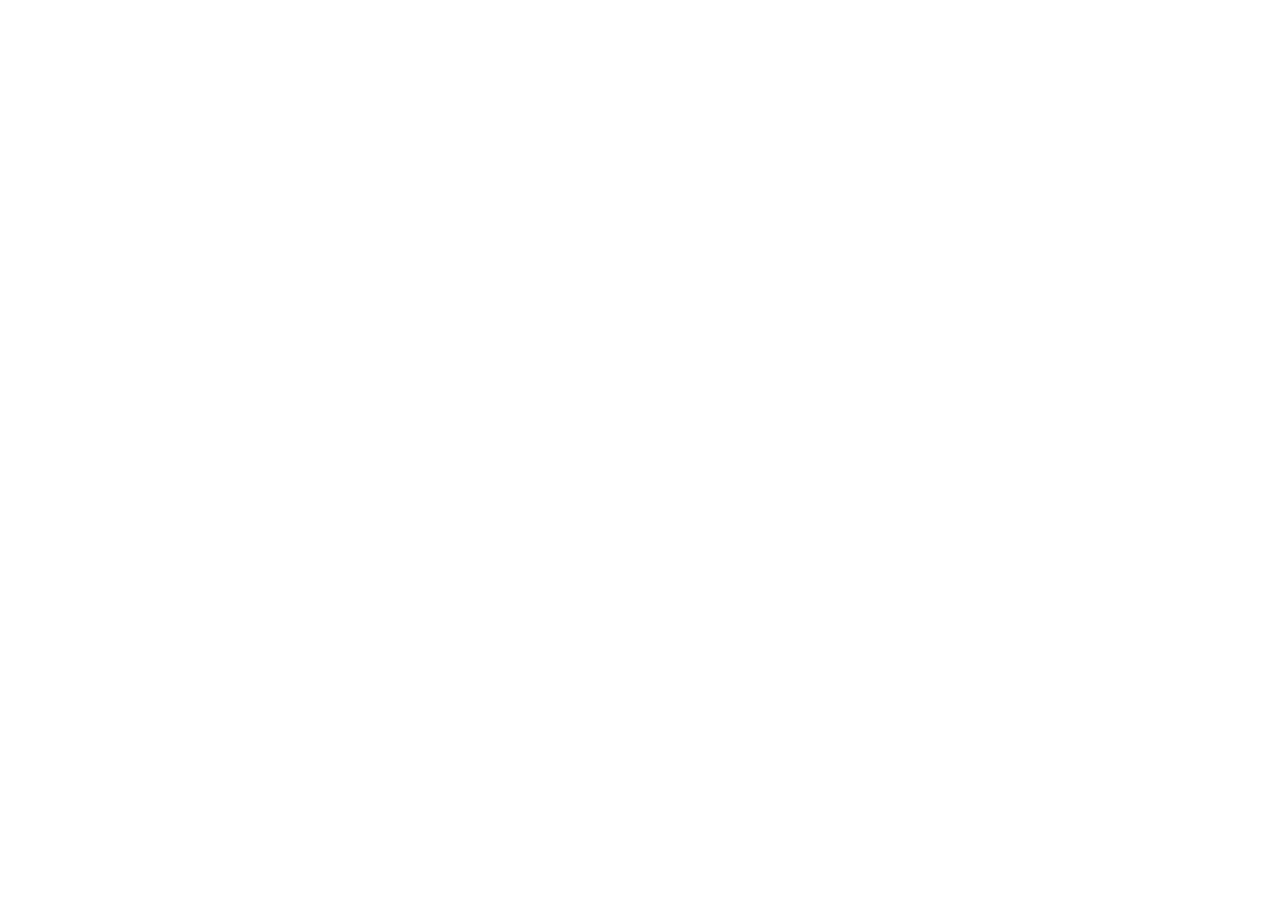
==== Book Tracking/add-book.html @ 44fb6fff "rename" ====
<!DOCTYPE html>
<html lang="en">
<head>
    <meta charset="UTF-8">
    <meta name="viewport" content="width=device-width, initial-scale=1.0">
    <title>Book Tracking | Add Book</title>
    <link rel="stylesheet" href="style.css">
</head>
<body>
    
</body>
</html>
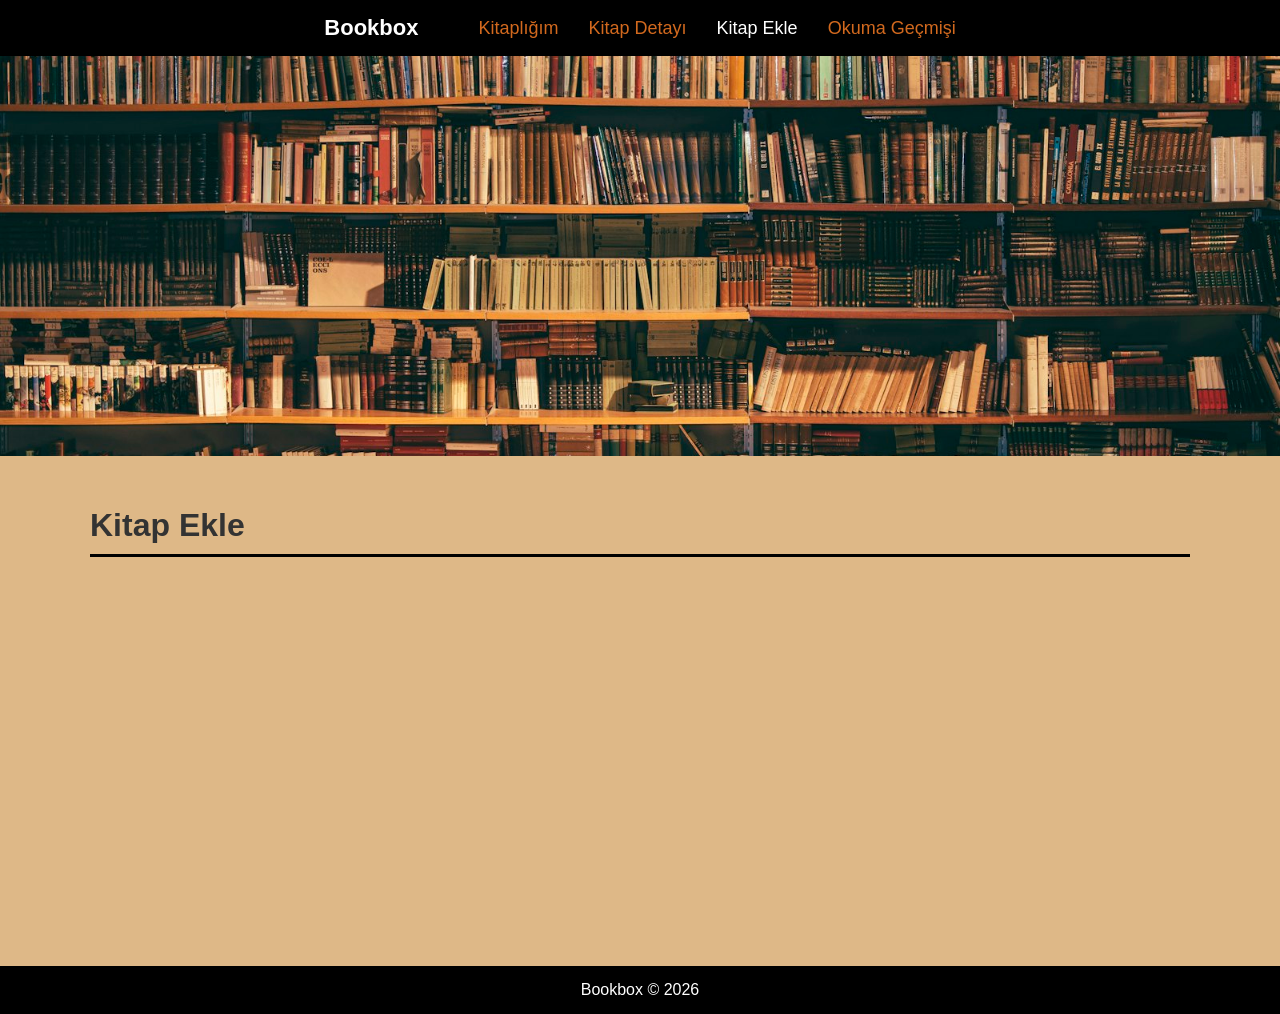
==== commit 4dfafbbd: "Genel css update ve kapak resimleri" ====
--- a/Book Tracking/add-book.html
+++ b/Book Tracking/add-book.html
@@ -1,5 +1,5 @@
 <!DOCTYPE html>
-<html lang="en">
+<html lang="tr">
 <head>
     <meta charset="UTF-8">
     <meta name="viewport" content="width=device-width, initial-scale=1.0">
@@ -7,6 +7,27 @@
     <link rel="stylesheet" href="style.css">
 </head>
 <body>
-    
+
+    <!-- Herkesin sayfasında aynı olan menü -->
+    <nav class="page-select">
+        <a class="logo" href="index.html">Bookbox</a>
+        <a class="pages" href="library.html">Kitaplığım</a>
+        <a class="pages" href="details.html">Kitap Detayı</a>
+        <a class="pages aktif" href="add-book.html">Kitap Ekle</a>
+        <a class="pages" href="history.html">Okuma Geçmişi</a>
+    </nav>
+
+    <!-- Kitap rafı görseli (ana sayfayla aynı) -->
+    <div class="kapak-alani">
+        <img class="kapak-resmi" src="kitap-rafi.jpg" alt="Kitap rafı">
+    </div>
+
+    <main class="bolum">
+        <h1>Kitap Ekle</h1>
+        <!-- Sayfanın içeriği buraya yazılacak -->
+    </main>
+
+    <div class="alt-bilgi">Bookbox &copy; 2026</div>
+
 </body>
 </html>
--- a/Book Tracking/style.css
+++ b/Book Tracking/style.css
@@ -0,0 +1,117 @@
+/* ORTAK STİLLER - bütün sayfalar bu dosyayı kullanır.
+   Sayfaya özel stiller kendi dosyasında kalır. */
+
+/* GENEL: arka plan ve yazı tipi */
+body{
+    margin: 0;
+    background-color: burlywood;
+    font-family: Arial, sans-serif;
+    color: #333;
+}
+
+/* ÜST MENÜ: siyah ve sticky (kaydırınca üstte yapışır) */
+.page-select{
+    position: sticky;
+    top: 0;
+    z-index: 10;
+    background-color: black;
+    padding: 15px;
+    display: flex;
+    justify-content: center;
+    align-items: center;
+    gap: 30px;
+}
+.logo{
+    color: white;
+    font-size: 22px;
+    font-weight: bold;
+    text-decoration: none;
+    margin-right: 30px;
+}
+.pages{
+    color: chocolate;
+    text-decoration: none;
+    font-size: 18px;
+}
+.logo:hover{
+    color: chocolate;
+}
+.pages:hover, .aktif{      /* aktif: şu an açık olan sayfa */
+    color: white;
+}
+
+/* KİTAP RAFI GÖRSELİ: yazı görselin üstüne absolute ile konur */
+.kapak-alani{
+    position: relative;
+}
+.kapak-resmi{
+    width: 100%;
+    height: 400px;
+    object-fit: cover;   /* resim ezilmeden alanı doldurur */
+    display: block;
+}
+.kapak-yazi{
+    position: absolute;
+    left: 0;
+    right: 0;
+    bottom: 0;
+    padding: 30px;
+    background-color: rgba(0, 0, 0, 0.6);
+    color: white;
+    text-align: center;
+}
+.kapak-yazi h1{
+    margin: 0 0 10px 0;
+}
+.kapak-yazi p{
+    margin: 0;
+}
+
+/* SAYFA İÇERİĞİ: başlık ve içerik bu kutunun içine yazılır */
+.bolum{
+    padding: 30px;
+    max-width: 1100px;
+    min-height: 50vh;    /* içerik azken de sayfa boş kalmasın */
+    margin: 0 auto;
+}
+.bolum h1, .bolum h2{
+    border-bottom: 3px solid black;
+    padding-bottom: 10px;
+}
+
+/* kapak resmi yoksa çıkan renkli kapak */
+.bos-kapak{
+    width: 100%;
+    height: 100%;
+    box-sizing: border-box;
+    border-left: 8px solid rgba(0, 0, 0, 0.3);   /* kitap sırtı */
+    border-radius: 2px 6px 6px 2px;
+    box-shadow: 4px 0 6px rgba(0, 0, 0, 0.4);
+    background-color: saddlebrown;
+    color: white;
+    display: flex;
+    justify-content: center;
+    align-items: center;
+    text-align: center;
+    padding: 10px;
+    font-size: 18px;
+    font-weight: bold;
+}
+/* ALT BİLGİ */
+.alt-bilgi{
+    background-color: black;
+    color: white;
+    text-align: center;
+    padding: 15px;
+}
+
+/* Küçük ekranda menü sarılır, görsel kısalır */
+@media (max-width: 900px) {
+    .page-select{
+        flex-wrap: wrap;
+        gap: 15px;
+    }
+    .kapak-resmi{
+        height: 250px;
+    }
+}
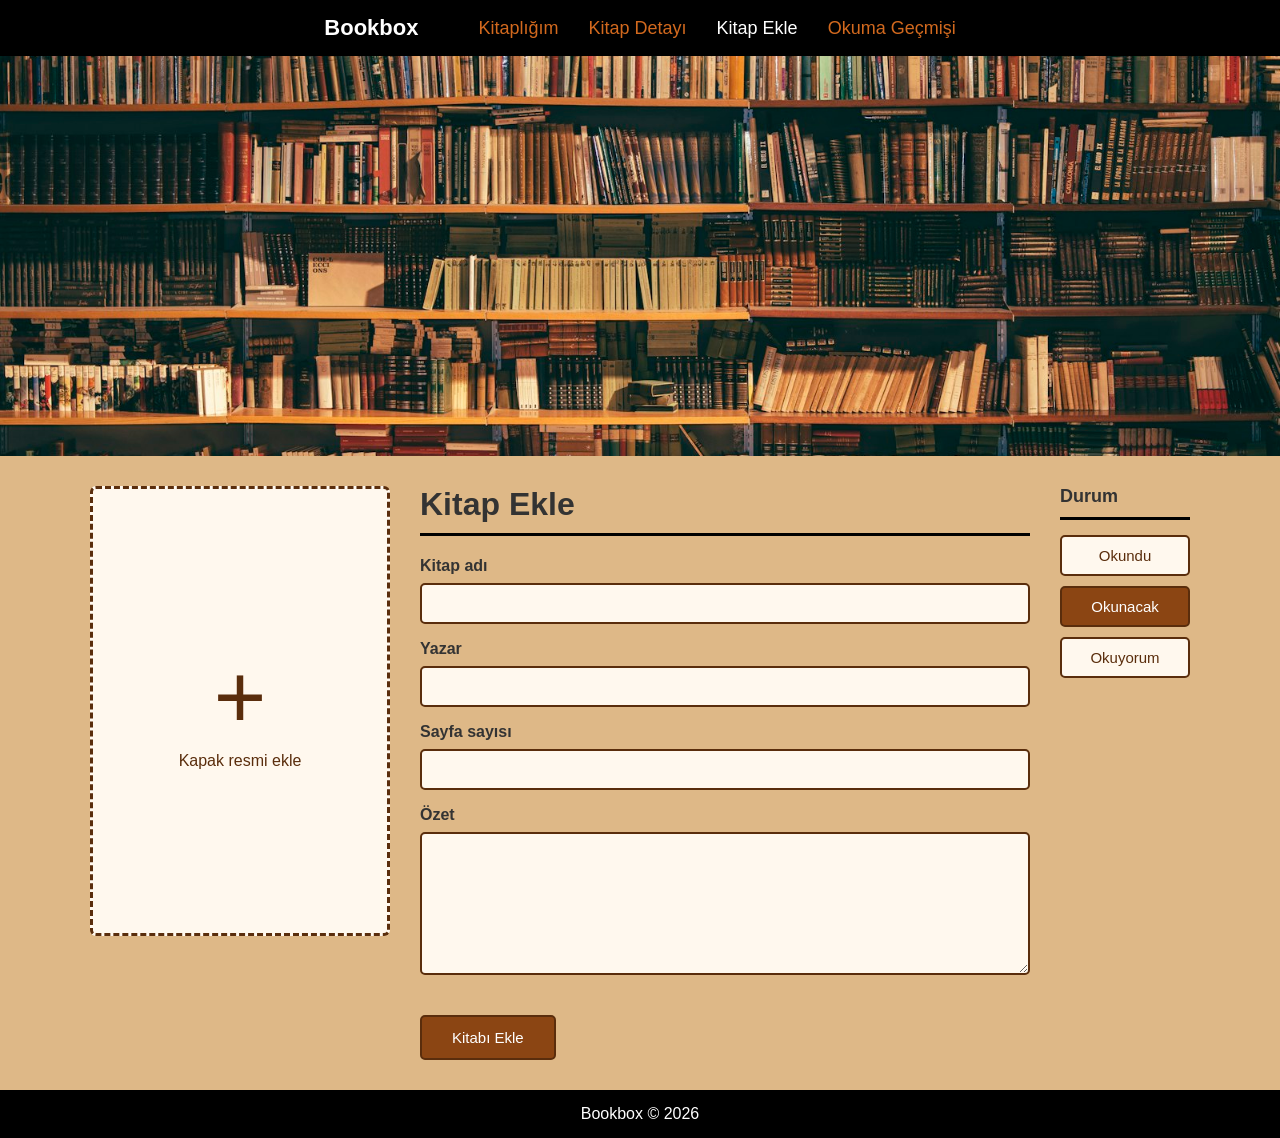
==== commit dcd1e514: "Bi sürü bi sürü şey ekledik" ====
--- a/Book Tracking/add-book.html
+++ b/Book Tracking/add-book.html
@@ -5,6 +5,7 @@
     <meta name="viewport" content="width=device-width, initial-scale=1.0">
     <title>Book Tracking | Add Book</title>
     <link rel="stylesheet" href="style.css">
+    <link rel="stylesheet" href="add-book.css">
 </head>
 <body>
 
@@ -23,11 +24,48 @@
     </div>
 
     <main class="bolum">
-        <h1>Kitap Ekle</h1>
-        <!-- Sayfanın içeriği buraya yazılacak -->
+        <!-- Detay sayfasıyla aynı düzen: solda kapak, ortada bilgiler, sağda durum -->
+        <div class="detay-kapsayici">
+            <div class="buyuk-kapak">
+                <label class="kapak-sec">
+                    <input type="file" id="kapak-dosya" accept="image/*" aria-label="Kapak resmi seç" onchange="kapakSec()">
+                    <img id="kapak-onizleme" alt="Seçilen kapak" hidden>
+                    <span id="kapak-arti"><span class="arti">+</span>Kapak resmi ekle</span>
+                </label>
+            </div>
+
+            <div class="bilgiler">
+                <h1>Kitap Ekle</h1>
+                <form class="kitap-form" onsubmit="kitapKaydet(event)">
+                    <label for="ad">Kitap adı</label>
+                    <input type="text" id="ad" maxlength="100" required>
+
+                    <label for="yazar">Yazar</label>
+                    <input type="text" id="yazar" maxlength="100" required>
+
+                    <label for="sayfa">Sayfa sayısı</label>
+                    <input type="number" id="sayfa" min="1" max="20000" step="1" required>
+
+                    <label for="ozet">Özet</label>
+                    <textarea id="ozet" rows="7" maxlength="3000" required></textarea>
+
+                    <p id="hata" role="alert"></p>
+                    <button type="submit" class="durum secili" id="kaydet">Kitabı Ekle</button>
+                </form>
+            </div>
+
+            <div class="durum-sutunu">
+                <h2>Durum</h2>
+                <div class="durumlar" id="durumlar"></div>
+            </div>
+        </div>
     </main>
 
     <div class="alt-bilgi">Bookbox &copy; 2026</div>
 
+    <script src="books.js"></script>
+    <script src="reviews.js"></script>
+    <script src="ortak.js"></script>
+    <script src="add-book.js"></script>
 </body>
 </html>
--- a/Book Tracking/style.css
+++ b/Book Tracking/style.css
@@ -97,6 +97,86 @@
     font-size: 18px;
     font-weight: bold;
 }
+
+/* YILDIZLAR: dolu yıldızlar boşların üstüne absolute ile biner, genişliği puana göre kesilir */
+.yildizlar{
+    position: relative;
+    display: inline-block;
+    color: rgba(0, 0, 0, 0.25);
+}
+.yildiz-dolu{
+    position: absolute;
+    left: 0;
+    top: 0;
+    overflow: hidden;
+    white-space: nowrap;
+    color: #a63c00;
+}
+
+/* ÜÇ SÜTUN (detay ve kitap ekleme sayfaları): solda kapak, ortada bilgiler, sağda durum */
+.detay-kapsayici{
+    display: flex;
+    align-items: flex-start;
+    gap: 30px;
+}
+.buyuk-kapak{
+    width: 300px;
+    flex-shrink: 0;    /* kapak daralmasın */
+    aspect-ratio: 2 / 3;
+}
+.buyuk-kapak img{
+    width: 100%;
+    height: 100%;
+    object-fit: cover;
+    display: block;
+    border-radius: 2px 6px 6px 2px;
+    box-shadow: 4px 4px 10px rgba(0, 0, 0, 0.5);
+}
+
+/* Orta sütun */
+.bilgiler{
+    flex: 1;           /* kalan yeri kaplar */
+    min-width: 0;
+}
+.bilgiler h1{
+    overflow-wrap: break-word;
+    margin-top: 0;
+}
+.bilgiler p{
+    margin: 8px 0;
+}
+
+/* Sağdaki küçük sütun */
+.durum-sutunu{
+    width: 130px;
+    flex-shrink: 0;
+}
+.durum-sutunu h2{
+    margin: 0 0 15px 0;
+    font-size: 18px;
+}
+.durumlar{
+    display: flex;
+    flex-direction: column;
+    gap: 10px;
+}
+.durum{
+    padding: 10px;
+    border: 2px solid #5a2d0c;
+    border-radius: 5px;
+    background-color: #fff8ee;
+    color: #5a2d0c;
+    font-size: 15px;
+    cursor: pointer;
+}
+.durum:hover{
+    background-color: white;
+}
+.secili, .secili:hover{
+    background-color: saddlebrown;
+    color: white;
+}
+
 /* ALT BİLGİ */
 .alt-bilgi{
     background-color: black;
@@ -115,3 +195,17 @@
         height: 250px;
     }
 }
+
+/* Küçük ekranda sütunlar alt alta */
+@media (max-width: 900px) {
+    .detay-kapsayici{
+        flex-direction: column;
+        align-items: center;
+    }
+    .bilgiler, .durum-sutunu{
+        width: 100%;
+    }
+    .buyuk-kapak{
+        width: 220px;
+    }
+}
--- a/Book Tracking/add-book.css
+++ b/Book Tracking/add-book.css
@@ -0,0 +1,76 @@
+/* add-book.html'e özel stiller. Üç sütunlu düzen ve durum düğmeleri style.css içinde. */
+
+/* Artı işaretli kapak alanı: tıklayınca dosya seçme penceresi açılır */
+.kapak-sec{
+    position: relative;
+    display: block;
+    width: 100%;
+    height: 100%;
+    box-sizing: border-box;
+    border: 3px dashed #5a2d0c;
+    border-radius: 6px;
+    background-color: #fff8ee;
+    color: #5a2d0c;
+    cursor: pointer;
+}
+.kapak-sec:hover{
+    background-color: white;
+}
+.kapak-sec:focus-within{
+    outline: 3px solid black;   /* klavye kullanırken görünsün */
+}
+.kapak-sec input{
+    position: absolute;
+    width: 1px;
+    height: 1px;
+    opacity: 0;                 /* dosya kutusu görünmez, artı alanı onun yerine geçer */
+}
+#kapak-arti{
+    position: absolute;
+    top: 0;
+    left: 0;
+    right: 0;
+    bottom: 0;
+    display: flex;
+    flex-direction: column;
+    justify-content: center;
+    align-items: center;
+    gap: 10px;
+}
+#kapak-arti[hidden], #kapak-onizleme[hidden]{
+    display: none;
+}
+.arti{
+    font-size: 90px;
+    line-height: 1;
+}
+
+/* Bilgi formu */
+.kitap-form{
+    display: flex;
+    flex-direction: column;
+    gap: 8px;
+}
+.kitap-form label{
+    font-weight: bold;
+}
+.kitap-form input, .kitap-form textarea{
+    padding: 10px;
+    border: 2px solid #5a2d0c;
+    border-radius: 5px;
+    background-color: #fff8ee;
+    font-family: Arial, sans-serif;
+    font-size: 15px;
+    margin-bottom: 8px;
+}
+.kitap-form textarea{
+    resize: vertical;
+}
+#hata{
+    color: darkred;
+    font-weight: bold;
+}
+#kaydet{
+    align-self: flex-start;
+    padding: 12px 30px;
+}
